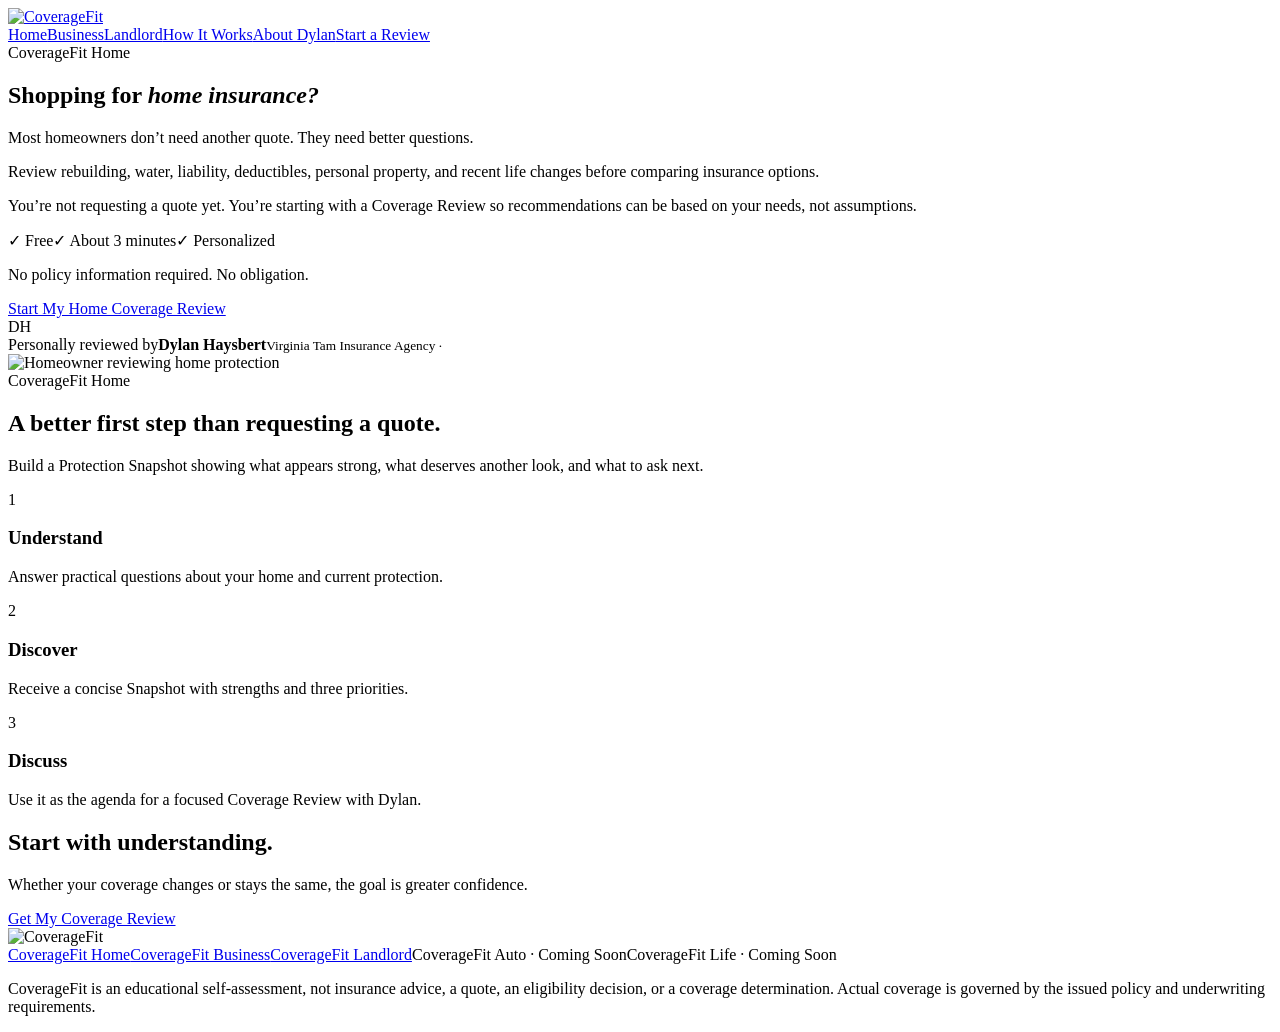
==== home/index.html @ bfdf305e "Add files via upload" ====
<!DOCTYPE html><html lang="en"><head><meta charset="UTF-8"><meta name="viewport" content="width=device-width,initial-scale=1">
  <link rel="manifest" href="/site.webmanifest">
  <meta name="theme-color" content="#0b2f57"><title>CoverageFit Home | Homeowners Coverage Review</title><meta name="description" content="A personalized homeowners Coverage Review for California homeowners."><link rel="icon" href="/assets/images/coveragefit-mark.svg"><link rel="stylesheet" href="/assets/css/coveragefit.css"><link rel="stylesheet" href="/assets/css/pages.css"><link rel="stylesheet" href="/assets/css/pilot.css"></head><body><header class="pilot-header"><div class="wrap pilot-nav"><a class="pilot-logo" href="/"><img src="/assets/images/coveragefit-logo-board.png" alt="CoverageFit"></a><nav class="pilot-links"><a href="/home/">Home</a><a href="/business/">Business</a><a href="/landlord/">Landlord</a><a href="/how-it-works/">How It Works</a><a href="/about/">About Dylan</a><a class="btn primary" href="/home/">Start a Review</a></nav></div></header><main><section class="pilot-hero"><div class="wrap pilot-hero-grid"><div><span class="eyebrow-chip">CoverageFit Home</span><h1>Shopping for <em>home insurance?</em></h1><p class="conversion-quote">Most homeowners don’t need another quote. They need better questions.</p><p>Review rebuilding, water, liability, deductibles, personal property, and recent life changes before comparing insurance options.</p><p class="platform-note compact">You’re not requesting a quote yet. You’re starting with a Coverage Review so recommendations can be based on your needs, not assumptions.</p><div class="pilot-proof conversion-proof"><span>✓ Free</span><span>✓ About 3 minutes</span><span>✓ Personalized</span></div><p class="risk-remover">No policy information required. No obligation.</p><div class="hero-actions"><a class="btn primary" href="/assessment/">Start My Home Coverage Review</a></div><div class="presented-strip"><div class="avatar" data-producer-initials>DH</div><div><span>Personally reviewed by</span><strong data-producer-name>Dylan Haysbert</strong><small>Virginia Tam Insurance Agency · <span data-producer-license></span></small></div></div></div><div class="pilot-art"><img src="/assets/images/home-hero.webp" alt="Homeowner reviewing home protection"></div></div></section><section class="pilot-section"><div class="wrap"><div class="pilot-center"><span class="eyebrow">CoverageFit Home</span><h2>A better first step than requesting a quote.</h2><p>Build a Protection Snapshot showing what appears strong, what deserves another look, and what to ask next.</p></div><div class="pilot-three"><article class="pilot-card"><div class="num">1</div><h3>Understand</h3><p>Answer practical questions about your home and current protection.</p></article><article class="pilot-card"><div class="num">2</div><h3>Discover</h3><p>Receive a concise Snapshot with strengths and three priorities.</p></article><article class="pilot-card"><div class="num">3</div><h3>Discuss</h3><p>Use it as the agenda for a focused Coverage Review with Dylan.</p></article></div></div></section><section class="pilot-final"><div class="wrap pilot-final-grid"><div><h2>Start with understanding.</h2><p>Whether your coverage changes or stays the same, the goal is greater confidence.</p></div><a class="btn primary" href="/assessment/">Get My Coverage Review</a></div></section></main><footer class="pilot-footer"><div class="wrap pilot-footer-inner"><img src="/assets/images/coveragefit-logo-dark-board.jpg" alt="CoverageFit"><div><nav class="footer-journeys"><a href="/home/">CoverageFit Home</a><a href="/business/">CoverageFit Business</a><a href="/landlord/">CoverageFit Landlord</a><span>CoverageFit Auto · Coming Soon</span><span>CoverageFit Life · Coming Soon</span></nav><p>CoverageFit is an educational self-assessment, not insurance advice, a quote, an eligibility decision, or a coverage determination. Actual coverage is governed by the issued policy and underwriting requirements.</p></div></div></footer><script src="/assets/js/property-intelligence.js"></script><script src="/assets/js/attribution.js"></script><script src="/assets/js/producer-config.js"></script><script src="/assets/js/producer-branding.js"></script></body></html>
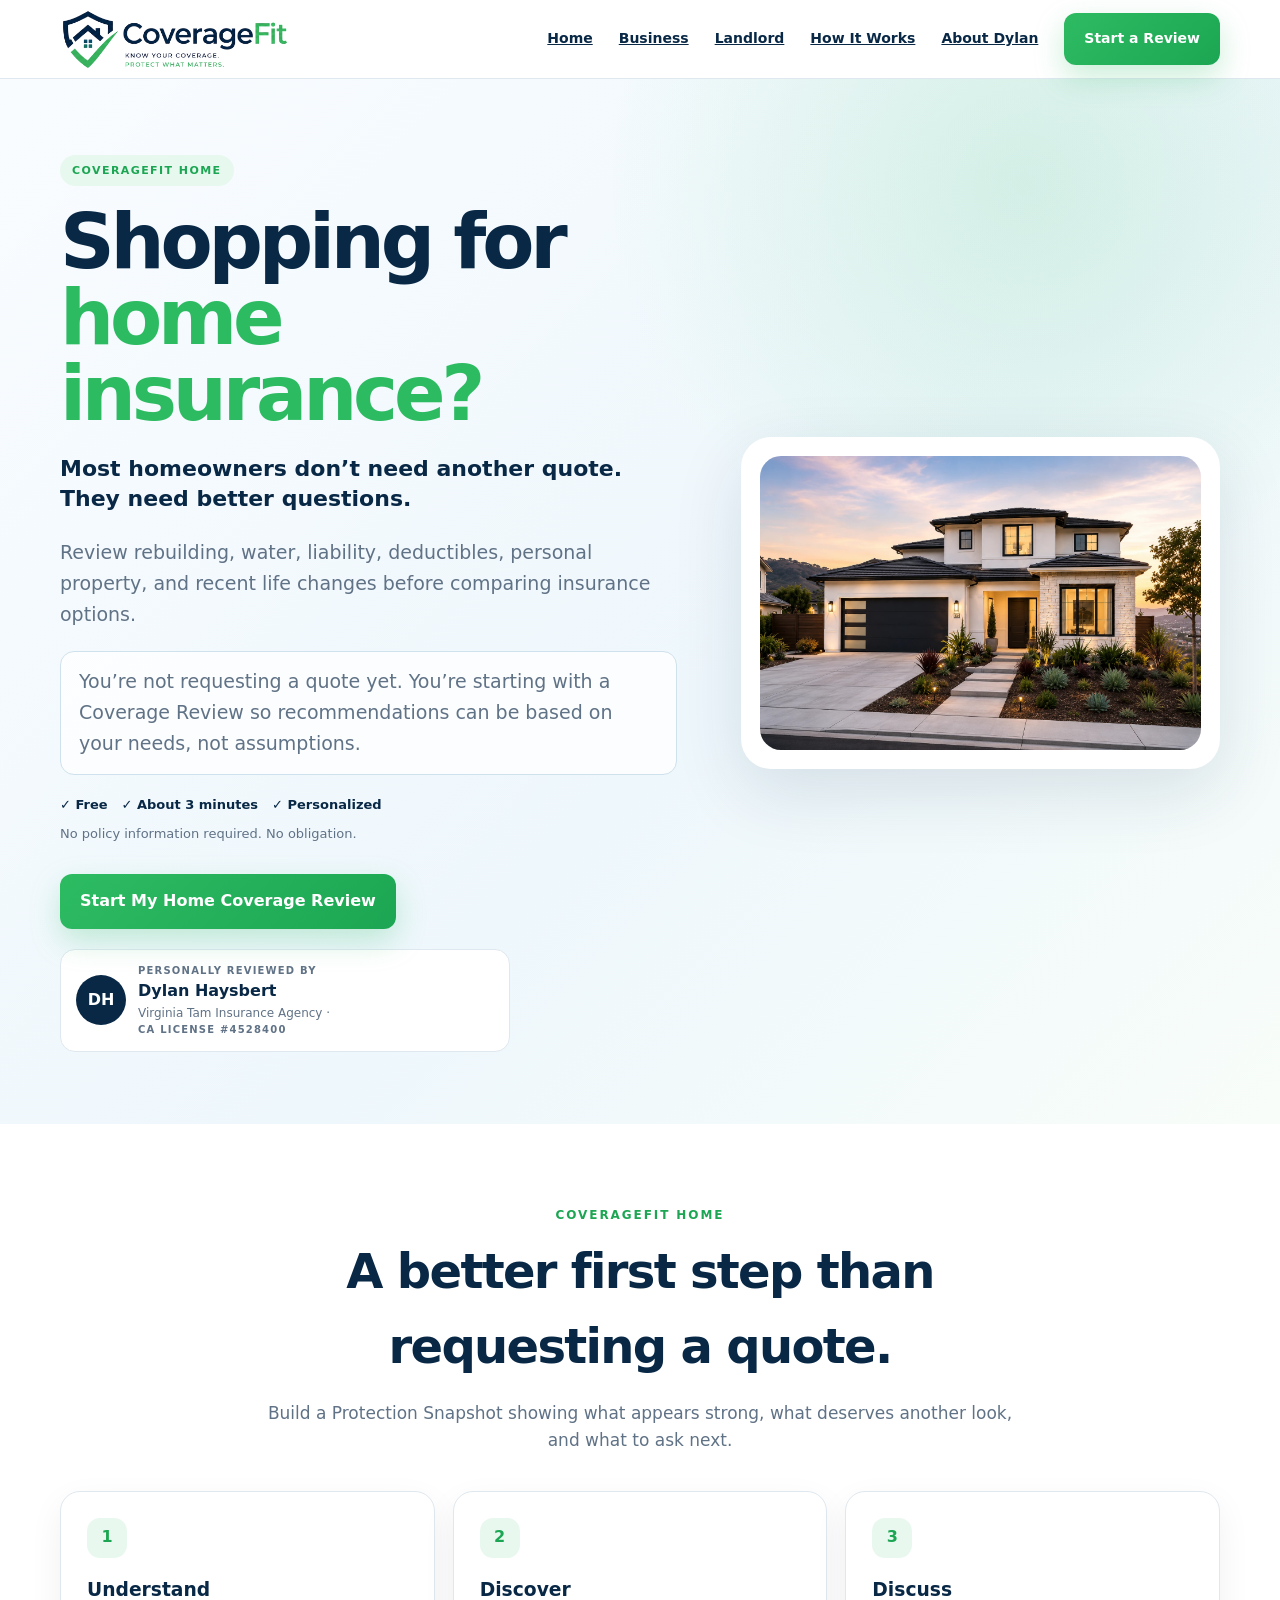
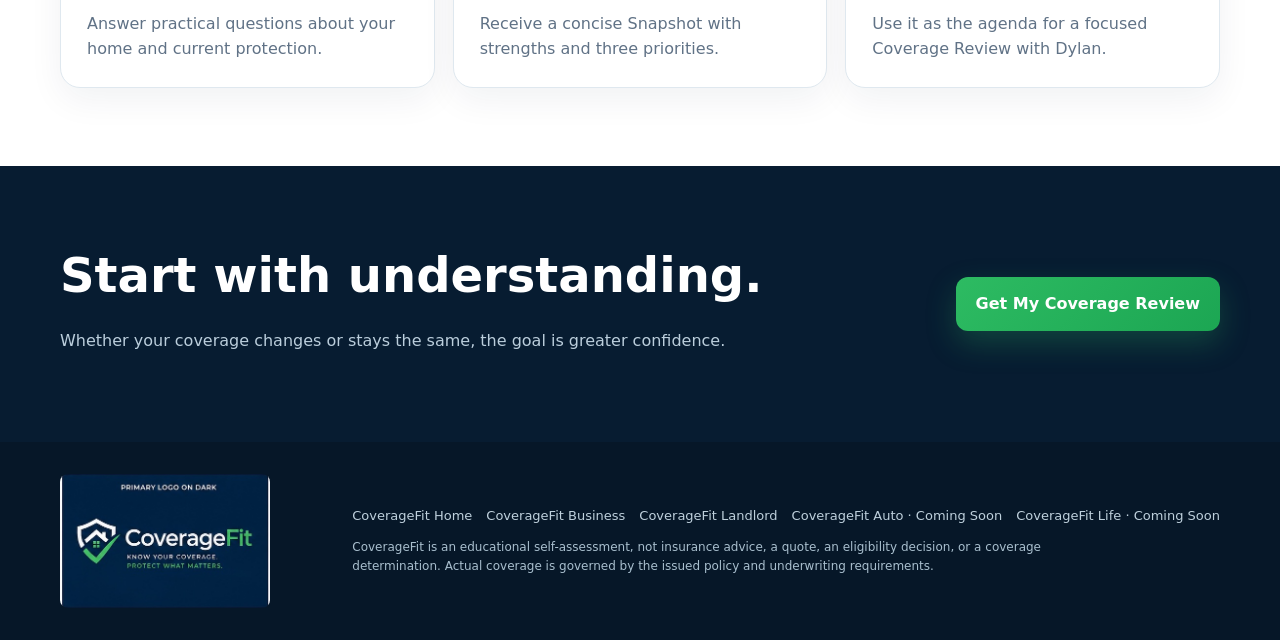
==== commit 7f26e4cb: "Update index.html" ====
--- a/home/index.html
+++ b/home/index.html
@@ -1,3 +1,3 @@
 <!DOCTYPE html><html lang="en"><head><meta charset="UTF-8"><meta name="viewport" content="width=device-width,initial-scale=1">
   <link rel="manifest" href="/site.webmanifest">
-  <meta name="theme-color" content="#0b2f57"><title>CoverageFit Home | Homeowners Coverage Review</title><meta name="description" content="A personalized homeowners Coverage Review for California homeowners."><link rel="icon" href="/assets/images/coveragefit-mark.svg"><link rel="stylesheet" href="/assets/css/coveragefit.css"><link rel="stylesheet" href="/assets/css/pages.css"><link rel="stylesheet" href="/assets/css/pilot.css"></head><body><header class="pilot-header"><div class="wrap pilot-nav"><a class="pilot-logo" href="/"><img src="/assets/images/coveragefit-logo-board.png" alt="CoverageFit"></a><nav class="pilot-links"><a href="/home/">Home</a><a href="/business/">Business</a><a href="/landlord/">Landlord</a><a href="/how-it-works/">How It Works</a><a href="/about/">About Dylan</a><a class="btn primary" href="/home/">Start a Review</a></nav></div></header><main><section class="pilot-hero"><div class="wrap pilot-hero-grid"><div><span class="eyebrow-chip">CoverageFit Home</span><h1>Shopping for <em>home insurance?</em></h1><p class="conversion-quote">Most homeowners don’t need another quote. They need better questions.</p><p>Review rebuilding, water, liability, deductibles, personal property, and recent life changes before comparing insurance options.</p><p class="platform-note compact">You’re not requesting a quote yet. You’re starting with a Coverage Review so recommendations can be based on your needs, not assumptions.</p><div class="pilot-proof conversion-proof"><span>✓ Free</span><span>✓ About 3 minutes</span><span>✓ Personalized</span></div><p class="risk-remover">No policy information required. No obligation.</p><div class="hero-actions"><a class="btn primary" href="/assessment/">Start My Home Coverage Review</a></div><div class="presented-strip"><div class="avatar" data-producer-initials>DH</div><div><span>Personally reviewed by</span><strong data-producer-name>Dylan Haysbert</strong><small>Virginia Tam Insurance Agency · <span data-producer-license></span></small></div></div></div><div class="pilot-art"><img src="/assets/images/home-hero.webp" alt="Homeowner reviewing home protection"></div></div></section><section class="pilot-section"><div class="wrap"><div class="pilot-center"><span class="eyebrow">CoverageFit Home</span><h2>A better first step than requesting a quote.</h2><p>Build a Protection Snapshot showing what appears strong, what deserves another look, and what to ask next.</p></div><div class="pilot-three"><article class="pilot-card"><div class="num">1</div><h3>Understand</h3><p>Answer practical questions about your home and current protection.</p></article><article class="pilot-card"><div class="num">2</div><h3>Discover</h3><p>Receive a concise Snapshot with strengths and three priorities.</p></article><article class="pilot-card"><div class="num">3</div><h3>Discuss</h3><p>Use it as the agenda for a focused Coverage Review with Dylan.</p></article></div></div></section><section class="pilot-final"><div class="wrap pilot-final-grid"><div><h2>Start with understanding.</h2><p>Whether your coverage changes or stays the same, the goal is greater confidence.</p></div><a class="btn primary" href="/assessment/">Get My Coverage Review</a></div></section></main><footer class="pilot-footer"><div class="wrap pilot-footer-inner"><img src="/assets/images/coveragefit-logo-dark-board.jpg" alt="CoverageFit"><div><nav class="footer-journeys"><a href="/home/">CoverageFit Home</a><a href="/business/">CoverageFit Business</a><a href="/landlord/">CoverageFit Landlord</a><span>CoverageFit Auto · Coming Soon</span><span>CoverageFit Life · Coming Soon</span></nav><p>CoverageFit is an educational self-assessment, not insurance advice, a quote, an eligibility decision, or a coverage determination. Actual coverage is governed by the issued policy and underwriting requirements.</p></div></div></footer><script src="/assets/js/property-intelligence.js"></script><script src="/assets/js/attribution.js"></script><script src="/assets/js/producer-config.js"></script><script src="/assets/js/producer-branding.js"></script></body></html>+  <meta name="theme-color" content="#0b2f57"><title>CoverageFit Home | Homeowners Coverage Review</title><meta name="description" content="A personalized homeowners Coverage Review for California homeowners."><link rel="icon" href="/assets/images/coveragefit-mark.svg"><link rel="stylesheet" href="/assets/css/coveragefit.css"><link rel="stylesheet" href="/assets/css/pages.css"><link rel="stylesheet" href="/assets/css/pilot.css"></head><body><header class="pilot-header"><div class="wrap pilot-nav"><a class="pilot-logo" href="/"><img src="/assets/images/coveragefit-logo-board.png" alt="CoverageFit"></a><nav class="pilot-links"><a href="/home/">Home</a><a href="/business/">Business</a><a href="/landlord/">Landlord</a><a href="/how-it-works/">How It Works</a><a href="/about/">About Dylan</a><a class="btn primary" href="/home/">Start a Review</a></nav></div></header><main><section class="pilot-hero"><div class="wrap pilot-hero-grid"><div><span class="eyebrow-chip">CoverageFit Home</span><h1>Shopping for <em>home insurance?</em></h1><p class="conversion-quote">Most homeowners don’t need another quote. They need better questions.</p><p>Review rebuilding, water, liability, deductibles, personal property, and recent life changes before comparing insurance options.</p><p class="platform-note compact">You’re not requesting a quote yet. You’re starting with a Coverage Review so recommendations can be based on your needs, not assumptions.</p><div class="pilot-proof conversion-proof"><span>✓ Free</span><span>✓ About 3 minutes</span><span>✓ Personalized</span></div><p class="risk-remover">No policy information required. No obligation.</p><div class="hero-actions"><a class="btn primary" href="/assessment/">Start My Home Coverage Review</a></div><div class="presented-strip"><div class="avatar" data-producer-initials>DH</div><div><span>Personally reviewed by</span><strong data-producer-name>Dylan Haysbert</strong><small>Virginia Tam Insurance Agency · <span data-producer-license></span></small></div></div></div><div class="pilot-art"><img src="/assets/images/home-hero (1).webp" alt="Homeowner reviewing home protection"></div></div></section><section class="pilot-section"><div class="wrap"><div class="pilot-center"><span class="eyebrow">CoverageFit Home</span><h2>A better first step than requesting a quote.</h2><p>Build a Protection Snapshot showing what appears strong, what deserves another look, and what to ask next.</p></div><div class="pilot-three"><article class="pilot-card"><div class="num">1</div><h3>Understand</h3><p>Answer practical questions about your home and current protection.</p></article><article class="pilot-card"><div class="num">2</div><h3>Discover</h3><p>Receive a concise Snapshot with strengths and three priorities.</p></article><article class="pilot-card"><div class="num">3</div><h3>Discuss</h3><p>Use it as the agenda for a focused Coverage Review with Dylan.</p></article></div></div></section><section class="pilot-final"><div class="wrap pilot-final-grid"><div><h2>Start with understanding.</h2><p>Whether your coverage changes or stays the same, the goal is greater confidence.</p></div><a class="btn primary" href="/assessment/">Get My Coverage Review</a></div></section></main><footer class="pilot-footer"><div class="wrap pilot-footer-inner"><img src="/assets/images/coveragefit-logo-dark-board.jpg" alt="CoverageFit"><div><nav class="footer-journeys"><a href="/home/">CoverageFit Home</a><a href="/business/">CoverageFit Business</a><a href="/landlord/">CoverageFit Landlord</a><span>CoverageFit Auto · Coming Soon</span><span>CoverageFit Life · Coming Soon</span></nav><p>CoverageFit is an educational self-assessment, not insurance advice, a quote, an eligibility decision, or a coverage determination. Actual coverage is governed by the issued policy and underwriting requirements.</p></div></div></footer><script src="/assets/js/property-intelligence.js"></script><script src="/assets/js/attribution.js"></script><script src="/assets/js/producer-config.js"></script><script src="/assets/js/producer-branding.js"></script></body></html>
--- a/assets/css/coveragefit.css
+++ b/assets/css/coveragefit.css
@@ -0,0 +1,11 @@
+:root{--navy:#082846;--navy2:#061a2e;--blue:#1478c9;--green:#2dbb62;--green2:#1ca653;--ink:#12263a;--muted:#607286;--line:#dfe8ef;--pale:#f5f9fc;--white:#fff;--orange:#e7933f;--shadow:0 22px 70px rgba(8,40,70,.12);--radius:24px}*{box-sizing:border-box}html{scroll-behavior:smooth}body{margin:0;font-family:Inter,ui-sans-serif,system-ui,-apple-system,BlinkMacSystemFont,"Segoe UI",sans-serif;color:var(--ink);background:#fff;line-height:1.55}.wrap{width:min(1160px,calc(100% - 40px));margin:auto}.site-header{position:sticky;top:0;z-index:40;background:rgba(255,255,255,.92);backdrop-filter:blur(16px);border-bottom:1px solid rgba(223,232,239,.8)}.nav-shell{height:92px;display:flex;align-items:center;gap:30px}.logo img{display:block;width:292px;height:auto;max-height:72px;object-fit:contain}.nav-shell nav{display:flex;gap:26px;margin-left:auto}.nav-shell nav a,.footer-grid a{color:var(--ink);text-decoration:none;font-size:14px;font-weight:650}.nav-cta,.btn{display:inline-flex;align-items:center;justify-content:center;text-decoration:none;border:0;cursor:pointer;font:inherit;font-weight:800;border-radius:12px;transition:.2s}.nav-cta{background:var(--navy);color:#fff;padding:12px 18px}.menu{display:none;margin-left:auto;background:none;border:0;font-size:24px}.hero{overflow:hidden;background:radial-gradient(circle at 78% 15%,rgba(45,187,98,.15),transparent 28%),linear-gradient(135deg,#f9fcff 0%,#eef7fc 52%,#f7fcf9 100%);padding:76px 0 84px}.hero-grid{display:grid;grid-template-columns:1.05fr .8fr;gap:72px;align-items:center}.pill,.eyebrow,.assessment-heading>span,.section-head>span{display:inline-block;text-transform:uppercase;letter-spacing:.16em;font-size:12px;font-weight:850;color:var(--green2)}.pill{padding:8px 12px;background:#e7f8ee;border:1px solid #c7efd7;border-radius:999px}.hero h1{font-size:clamp(48px,6vw,78px);line-height:1.02;letter-spacing:-.05em;margin:22px 0}.hero h1 em{font-style:normal;color:var(--green)}.hero-copy>p{font-size:20px;color:var(--muted);max-width:690px}.hero-actions{display:flex;gap:14px;margin:30px 0 18px}.btn{padding:15px 20px}.btn.primary{background:linear-gradient(135deg,var(--green),var(--green2));color:#fff;box-shadow:0 12px 30px rgba(45,187,98,.25)}.btn.ghost{border:1px solid var(--line);background:#fff;color:var(--navy)}.btn.white{background:#fff;color:var(--navy)}.btn.full{width:100%}.micro-proof{display:flex;flex-wrap:wrap;gap:18px;color:var(--muted);font-size:13px}.dashboard-card{background:#fff;border:1px solid rgba(255,255,255,.8);border-radius:28px;padding:28px;box-shadow:var(--shadow);position:relative}.dashboard-card:before{content:"";position:absolute;inset:-1px;border-radius:28px;padding:1px;background:linear-gradient(140deg,rgba(20,120,201,.25),rgba(45,187,98,.35));-webkit-mask:linear-gradient(#000 0 0) content-box,linear-gradient(#000 0 0);-webkit-mask-composite:xor;pointer-events:none}.mini-brand{display:flex;align-items:center;gap:10px;font-size:13px;font-weight:750}.mini-brand img{width:34px;height:36px;object-fit:contain}.gauge{width:190px;height:190px;margin:26px auto 18px;border-radius:50%;display:grid;place-items:center;background:conic-gradient(var(--green) 295deg,#e7eef3 0)}.gauge-inner{width:146px;height:146px;background:#fff;border-radius:50%;display:flex;flex-direction:column;align-items:center;justify-content:center;box-shadow:inset 0 0 0 1px var(--line)}.gauge-inner strong{font-size:54px;line-height:1;color:var(--navy)}.gauge-inner span{font-size:12px;color:var(--muted)}.preview-status{text-align:center;margin-bottom:20px}.preview-status b,.preview-status span{display:block}.preview-status span{color:var(--muted);font-size:13px}.preview-bars>div{display:grid;grid-template-columns:90px 1fr 30px;align-items:center;gap:10px;font-size:12px;margin:12px 0}.preview-bars i{height:7px;background:#eaf0f4;border-radius:8px;overflow:hidden}.preview-bars i b{display:block;height:100%;background:linear-gradient(90deg,var(--blue),var(--green));border-radius:8px}.dashboard-note{background:var(--pale);border-radius:12px;padding:12px;text-align:center;font-size:12px;color:var(--muted);margin-top:18px}.trust-bar{border-top:1px solid var(--line);border-bottom:1px solid var(--line);background:#fff}.trust-row{display:grid;grid-template-columns:repeat(4,1fr);text-align:center;padding:20px 0;color:var(--navy);font-weight:800;letter-spacing:.08em;text-transform:uppercase;font-size:12px}.trust-row span+span{border-left:1px solid var(--line)}.section{padding:100px 0}.pale{background:var(--pale)}.section-head{text-align:center;max-width:760px;margin:0 auto 50px}.section h2,.assessment-heading h2{font-size:clamp(34px,4vw,52px);line-height:1.08;letter-spacing:-.035em;margin:10px 0 16px;color:var(--navy)}.section-head p,.score-story>div>p,.guide p{color:var(--muted);font-size:18px}.three-grid{display:grid;grid-template-columns:repeat(3,1fr);gap:22px}.three-grid article{position:relative;border:1px solid var(--line);border-radius:var(--radius);padding:30px;background:#fff}.three-grid article>b{position:absolute;right:24px;top:20px;font-size:42px;color:#eef3f6}.icon{width:52px;height:52px;border-radius:16px;background:#e8f8ef;color:var(--green2);display:grid;place-items:center;font-size:26px;font-weight:800}.three-grid h3{font-size:21px;color:var(--navy)}.three-grid p{color:var(--muted)}.score-story{display:grid;grid-template-columns:.9fr 1.1fr;gap:70px;align-items:center}.legend{display:grid;gap:10px;margin-top:28px}.legend div{display:grid;grid-template-columns:14px 75px 1fr;align-items:center;gap:10px}.legend i{width:10px;height:10px;border-radius:50%}.green{background:var(--green)}.blue{background:var(--blue)}.orange{background:var(--orange)}.score-tiles{display:grid;grid-template-columns:1fr 1fr;gap:16px}.score-tiles article{background:#fff;border:1px solid var(--line);border-radius:20px;padding:24px}.score-tiles article:first-child{grid-column:1/-1}.score-tiles span{font-size:12px;text-transform:uppercase;letter-spacing:.1em;color:var(--muted);font-weight:800}.score-tiles strong{display:block;font-size:22px;margin:8px 0;color:var(--navy)}.score-tiles p{margin:0;color:var(--muted)}.assessment-section{padding:100px 0;background:linear-gradient(180deg,#092b4c 0%,#061b30 100%)}.assessment-heading{text-align:center;color:#fff;max-width:760px;margin:0 auto 42px}.assessment-heading h2{color:#fff}.assessment-heading p{color:#c7d7e5}.tool-card{max-width:900px;margin:auto;background:#fff;border-radius:28px;padding:38px;box-shadow:0 30px 100px rgba(0,0,0,.25)}.progress-meta{display:flex;justify-content:space-between;font-size:12px;font-weight:800;color:var(--muted);text-transform:uppercase;letter-spacing:.1em}.progress{height:8px;background:#e9eff3;border-radius:999px;overflow:hidden;margin:12px 0 34px}.progress-bar{height:100%;width:0;background:linear-gradient(90deg,var(--blue),var(--green));transition:.25s}.question-kicker{font-size:12px;color:var(--green2);font-weight:850;text-transform:uppercase;letter-spacing:.1em}.question h2{font-size:32px;color:var(--navy);line-height:1.15;margin:10px 0}.question>p{color:var(--muted)}.answers{display:grid;gap:12px;margin-top:26px}.answer{width:100%;background:#fff;border:1px solid var(--line);border-radius:16px;padding:18px;text-align:left;display:flex;align-items:center;justify-content:space-between;cursor:pointer;transition:.18s}.answer:hover,.answer.selected{border-color:var(--green);background:#f2fcf6;transform:translateY(-1px)}.answer strong,.answer span{display:block}.answer strong{font-size:16px;color:var(--navy)}.answer span{font-size:13px;color:var(--muted);margin-top:3px}.circle{width:21px;height:21px;border-radius:50%;border:2px solid #cbd7df}.answer.selected .circle{border:6px solid var(--green)}.actions{display:flex;justify-content:space-between;gap:12px;margin-top:30px}.actions button:disabled{opacity:.45;cursor:not-allowed}.disclaimer{font-size:11px;color:#788999;margin-top:18px}.result{display:none}.result-top{display:grid;grid-template-columns:180px 1fr;gap:28px;align-items:center}.score-circle{width:170px;height:170px;border-radius:50%;display:grid;place-items:center;background:conic-gradient(var(--green) 0deg,#e7eef3 0deg)}.score-circle>div{width:130px;height:130px;border-radius:50%;background:#fff;display:flex;align-items:center;justify-content:center;gap:4px}.score-circle span{font-size:48px;font-weight:850;color:var(--navy)}.score-circle small{color:var(--muted)}.status{display:inline-block;padding:7px 10px;border-radius:999px;font-size:11px;font-weight:850;text-transform:uppercase;letter-spacing:.08em}.status.good{background:#e6f7ed;color:#168847}.status.medium{background:#e7f1fb;color:#1767a9}.status.weak{background:#fff0df;color:#9a5d14}.result-top h2{color:var(--navy);font-size:34px;line-height:1.1}.result-top p{color:var(--muted)}.preview-grid{display:grid;grid-template-columns:1fr 1fr;gap:15px;margin:28px 0}.preview-card{border:1px solid #cfeadb;background:#f3fbf6;border-radius:16px;padding:20px}.preview-card.priority{border-color:#f3d6b6;background:#fff8ef}.preview-card span,.capture .eyebrow{font-size:11px;text-transform:uppercase;letter-spacing:.1em;color:var(--muted);font-weight:850}.preview-card strong{display:block;color:var(--navy);margin-top:8px}.capture{display:grid;grid-template-columns:.9fr 1.1fr;gap:28px;background:var(--pale);border-radius:20px;padding:26px}.capture h3{font-size:25px;line-height:1.15;color:var(--navy);margin:8px 0}.capture p{color:var(--muted);font-size:13px}.field-row{display:grid;grid-template-columns:1fr 1fr;gap:10px}.capture label{display:block;font-size:11px;font-weight:800;color:var(--navy);margin-bottom:10px}.capture input{width:100%;margin-top:5px;padding:13px;border:1px solid var(--line);border-radius:10px;font:inherit}.gap-grid{display:grid;grid-template-columns:1fr 1fr;gap:12px;margin-top:24px}.gap-card{border-radius:14px;padding:16px;border:1px solid var(--line)}.gap-card strong,.gap-card span{display:block}.gap-card span{font-size:12px;color:var(--muted);margin-top:5px}.gap-card.good{border-left:4px solid var(--green)}.gap-card.caution{border-left:4px solid var(--blue)}.gap-card.warning{border-left:4px solid var(--orange)}.result-cta{margin-top:24px;padding:28px;border-radius:20px;background:linear-gradient(135deg,var(--navy),#0d477a);color:#fff;display:flex;justify-content:space-between;gap:20px;align-items:center}.result-cta span{font-size:11px;text-transform:uppercase;letter-spacing:.1em;color:#9fd5ff}.result-cta h2{margin:6px 0}.result-cta p{margin:0;color:#caddeb}.guide{background:#fff}.guide-grid{display:grid;grid-template-columns:300px 1fr;gap:70px;align-items:center}.guide-mark{background:linear-gradient(145deg,#edf8f2,#eef7fc);border-radius:32px;padding:55px}.guide-mark img{width:100%;max-height:260px;object-fit:contain}.producer-card{margin-top:28px;border:1px solid var(--line);border-radius:18px;padding:18px;display:grid;grid-template-columns:50px 1fr auto;align-items:center;gap:14px}.avatar{width:50px;height:50px;border-radius:50%;display:grid;place-items:center;background:var(--navy);color:#fff;font-weight:850}.producer-card strong,.producer-card span,.producer-card small{display:block}.producer-card span,.producer-card small{color:var(--muted)}.producer-card a{color:var(--green2);font-weight:850;text-decoration:none}footer{background:#061a2e;color:#d7e5ef;padding:55px 0 20px}.footer-grid{display:grid;grid-template-columns:1.2fr .5fr 1fr;gap:55px}.footer-grid img{width:310px;max-width:100%;border-radius:14px;display:block}.footer-logo{filter:none!important}.footer-grid b,.footer-grid a{display:block;color:#fff;margin-bottom:10px}.footer-grid p{margin:0;color:#adc2d1;font-size:13px}.copyright{border-top:1px solid rgba(255,255,255,.1);padding-top:18px;margin-top:36px;font-size:12px;color:#839bab}.mobile-sticky{display:none}@media(max-width:850px){.nav-shell nav,.nav-cta{display:none}.menu{display:block}.hero-grid,.score-story,.guide-grid,.capture{grid-template-columns:1fr}.hero{padding-top:50px}.dashboard-card{max-width:520px}.three-grid{grid-template-columns:1fr}.trust-row{grid-template-columns:1fr 1fr;gap:0}.trust-row span{padding:10px}.trust-row span+span{border-left:0}.score-tiles{grid-template-columns:1fr}.score-tiles article:first-child{grid-column:auto}.result-top{grid-template-columns:1fr;text-align:center}.score-circle{margin:auto}.preview-grid,.gap-grid,.field-row{grid-template-columns:1fr}.result-cta{display:block}.result-cta .btn{margin-top:18px}.guide-mark{max-width:280px}.producer-card{grid-template-columns:50px 1fr}.producer-card a{grid-column:2}.footer-grid{grid-template-columns:1fr}.mobile-sticky{display:block;position:fixed;bottom:12px;left:12px;right:12px;z-index:50;background:var(--green);color:#fff;text-decoration:none;text-align:center;padding:14px;border-radius:12px;font-weight:850;box-shadow:0 10px 35px rgba(0,0,0,.22)}body{padding-bottom:70px}}@media(max-width:520px){.wrap{width:min(100% - 24px,1160px)}.logo img{width:242px}.hero h1{font-size:45px}.hero-actions{display:grid}.tool-card{padding:22px}.question h2{font-size:26px}.section{padding:72px 0}.guide-mark{padding:35px}.dashboard-card{padding:20px}}
+
+.answer-feedback{border-radius:14px;padding:15px;margin-top:14px;background:#f4fbf7;border:1px solid #cdebd9}.answer-feedback:empty{display:none}.answer-feedback strong,.answer-feedback span{display:block}.answer-feedback strong{color:#168847;font-size:12px}.answer-feedback span{color:#607286;font-size:13px;margin-top:3px}.progress-preview{display:grid;grid-template-columns:1fr 1fr;gap:12px;margin:18px 0}.progress-preview>div{background:#f5f9fc;border:1px solid #dfe8ef;border-radius:12px;padding:14px}.progress-preview span,.progress-preview small{display:block;color:#607286;font-size:11px}.progress-preview strong{display:block;color:#082846;font-size:19px}@media(max-width:720px){.progress-preview{grid-template-columns:1fr}}
+
+/* Producer presentation layer */
+.producer-card .producer-headshot{width:48px;height:48px;border-radius:50%;object-fit:cover}
+.producer-card .presented-by{display:block;color:var(--muted,#52606d);font-size:.78rem;margin-bottom:2px}
+[hidden]{display:none!important}
+
+/* CoverageFit 4.2.2 conversion-flow enhancements */
+.report-ready-overlay{position:fixed;inset:0;z-index:9999;background:rgba(5,25,45,.82);backdrop-filter:blur(8px);display:grid;place-items:center;padding:24px;opacity:0;visibility:hidden;transition:.2s ease}.report-ready-overlay.show{opacity:1;visibility:visible}.report-ready-card{width:min(520px,100%);background:#fff;border-radius:28px;padding:42px 34px;text-align:center;box-shadow:0 30px 90px rgba(0,0,0,.28)}.report-ready-mark{width:62px;height:62px;border-radius:50%;display:grid;place-items:center;margin:0 auto 18px;background:#e6f8ed;color:#168847;font-size:30px;font-weight:900}.report-ready-card>span{font-size:11px;text-transform:uppercase;letter-spacing:.14em;color:#168847;font-weight:900}.report-ready-card h2{margin:10px 0;color:#082846;font-size:30px;letter-spacing:-.035em}.report-ready-card p{margin:0;color:#607286;line-height:1.6}.report-ready-loader{height:5px;background:#e7eef3;border-radius:99px;overflow:hidden;margin-top:25px}.report-ready-loader i{display:block;height:100%;width:42%;background:#2dbb62;border-radius:99px;animation:cfLoad 1.1s ease-in-out infinite}@keyframes cfLoad{0%{transform:translateX(-110%)}100%{transform:translateX(340%)}}.question-kicker{transition:.2s ease}.answer-feedback{animation:cfFeedback .24s ease both}@keyframes cfFeedback{from{opacity:0;transform:translateY(5px)}to{opacity:1;transform:none}}@media(max-width:560px){.report-ready-card{padding:34px 22px}.report-ready-card h2{font-size:26px}}
--- a/assets/css/pages.css
+++ b/assets/css/pages.css
@@ -0,0 +1,9 @@
+.page-hero{padding:88px 0 72px;background:radial-gradient(circle at 82% 12%,rgba(45,187,98,.16),transparent 28%),linear-gradient(135deg,#f8fcff,#eef7fc 58%,#f7fcf9)}
+.page-hero .narrow,.narrow{max-width:820px;margin:0 auto}.page-hero h1{font-size:clamp(42px,6vw,72px);line-height:1.02;letter-spacing:-.045em;color:var(--navy);margin:16px 0}.page-hero p{font-size:19px;color:var(--muted);max-width:720px}.eyebrow-chip{display:inline-flex;padding:7px 12px;border-radius:999px;background:#e7f8ee;color:var(--green2);font-weight:850;font-size:11px;letter-spacing:.13em;text-transform:uppercase}.content-section{padding:72px 0}.content-section.pale{background:var(--pale)}.content-section h2{font-size:clamp(30px,4vw,48px);color:var(--navy);letter-spacing:-.035em}.content-section h3{color:var(--navy)}.prose{max-width:780px}.prose p,.prose li{color:var(--muted);font-size:17px;line-height:1.75}.card-grid{display:grid;grid-template-columns:repeat(3,1fr);gap:20px}.info-card{background:#fff;border:1px solid var(--line);border-radius:20px;padding:24px;box-shadow:0 12px 34px rgba(5,35,60,.06)}.info-card h3{margin:8px 0}.info-card p{color:var(--muted);line-height:1.6}.route-grid{display:grid;grid-template-columns:repeat(2,1fr);gap:18px}.route-card{display:block;text-decoration:none;background:#fff;border:1px solid var(--line);border-radius:18px;padding:24px;transition:.2s}.route-card:hover{transform:translateY(-2px);box-shadow:var(--shadow)}.route-card span{font-size:12px;color:var(--green2);font-weight:850;text-transform:uppercase;letter-spacing:.1em}.route-card h3{margin:8px 0;color:var(--navy)}.route-card p{color:var(--muted);margin:0}.trigger-hero{padding:78px 0;background:linear-gradient(135deg,#f8fcff,#eff8fc)}.trigger-grid{display:grid;grid-template-columns:1fr .72fr;gap:48px;align-items:center}.trigger-panel{background:#fff;border:1px solid var(--line);border-radius:24px;padding:28px;box-shadow:var(--shadow)}.trigger-panel ul{padding-left:20px;color:var(--muted);line-height:1.8}.step-shell{max-width:840px;margin:0 auto;background:#fff;border:1px solid var(--line);border-radius:24px;padding:32px;box-shadow:var(--shadow)}.step-kicker{font-size:11px;letter-spacing:.12em;text-transform:uppercase;color:var(--green2);font-weight:850}.step-shell h1{font-size:42px;color:var(--navy);letter-spacing:-.035em}.step-shell p{font-size:17px;color:var(--muted);line-height:1.65}.step-actions{display:flex;gap:12px;flex-wrap:wrap;margin-top:24px}.producer-tool{background:#071c30;color:#dce9f1;border-radius:22px;padding:28px}.producer-tool h2,.producer-tool h3{color:#fff}.producer-tool p,.producer-tool li{color:#bed0dc}.legal h1{font-size:46px}.legal h2{margin-top:38px}.legal p,.legal li{color:var(--muted);line-height:1.75}.glossary dt{font-weight:850;color:var(--navy);margin-top:20px}.glossary dd{margin:5px 0 0;color:var(--muted);line-height:1.6}.article-list article{padding:22px 0;border-bottom:1px solid var(--line)}.article-list h3{margin:0 0 6px}.article-list p{margin:0;color:var(--muted)}
+@media(max-width:850px){.card-grid{grid-template-columns:1fr}.route-grid{grid-template-columns:1fr}.trigger-grid{grid-template-columns:1fr}.page-hero{padding:62px 0}.step-shell{padding:24px}.step-shell h1{font-size:35px}}
+
+/* CoverageFit platform expansion */
+.platform-hero{padding:96px 0 54px;background:radial-gradient(circle at 82% 10%,rgba(45,187,98,.18),transparent 26%),linear-gradient(135deg,#f8fcff,#eef7fc 58%,#f7fcf9)}
+.platform-hero-inner{max-width:900px;text-align:center}.platform-hero h1{font-size:clamp(48px,7vw,82px);line-height:1;letter-spacing:-.055em;color:var(--navy);margin:18px 0}.platform-lead{font-size:23px;color:var(--muted);max-width:760px;margin:0 auto}.platform-note{margin:24px auto 0;max-width:760px;padding:14px 18px;border:1px solid #cfe1ec;border-radius:14px;background:rgba(255,255,255,.76);color:#315064;font-size:15px;line-height:1.55}.platform-note.compact{margin:20px 0;max-width:700px}.platform-routes{padding:42px 0 84px;background:#f7fafc}.journey-grid{display:grid;grid-template-columns:repeat(6,1fr);gap:18px}.journey-card{grid-column:span 2;display:block;text-decoration:none;background:#fff;border:1px solid var(--line);border-radius:24px;padding:28px;box-shadow:0 16px 38px rgba(5,35,60,.07);transition:.2s}.journey-card:nth-child(4),.journey-card:nth-child(5){grid-column:span 3}.journey-card.live:hover{transform:translateY(-4px);box-shadow:var(--shadow)}.journey-card.soon{opacity:.72}.journey-card span{font-size:12px;color:var(--green2);font-weight:850;text-transform:uppercase;letter-spacing:.1em}.journey-card h2{font-size:27px;line-height:1.12;color:var(--navy);margin:14px 0 10px}.journey-card p{color:var(--muted);line-height:1.6}.journey-card strong{color:var(--navy)}.journey-icon{width:52px;height:52px;display:grid;place-items:center;border-radius:15px;background:#edf7f2;color:var(--green2);font-size:30px;margin-bottom:18px}.business-topic-panel{align-self:center;padding:34px;background:#fff;border:1px solid var(--line);border-radius:24px;box-shadow:var(--shadow)}.business-topic-panel h2{font-size:30px;color:var(--navy)}.business-topic-panel ul{padding-left:20px;color:var(--muted);line-height:1.9}.footer-journeys{display:flex;gap:14px;flex-wrap:wrap;margin-bottom:12px}.footer-journeys a,.footer-journeys span{color:#bed0dc;font-size:13px;text-decoration:none}.pilot-nav{gap:24px}.pilot-links{flex-wrap:wrap;justify-content:flex-end}
+@media(max-width:900px){.journey-card,.journey-card:nth-child(4),.journey-card:nth-child(5){grid-column:span 3}.pilot-links a:not(.btn){display:none}}
+@media(max-width:640px){.platform-hero{padding:68px 0 38px}.journey-grid{grid-template-columns:1fr}.journey-card,.journey-card:nth-child(4),.journey-card:nth-child(5){grid-column:auto}.platform-routes{padding-top:24px}.business-topic-panel{padding:24px}}
--- a/assets/css/pilot.css
+++ b/assets/css/pilot.css
@@ -0,0 +1,124 @@
+
+:root{--pilot-max:1120px}
+*{box-sizing:border-box}
+body{overflow-x:hidden}
+.pilot-header{position:sticky;top:0;z-index:50;background:rgba(255,255,255,.96);backdrop-filter:blur(16px);border-bottom:1px solid var(--line)}
+.pilot-nav{min-height:78px;display:flex;align-items:center;justify-content:space-between;gap:28px}.pilot-logo img{display:block;width:230px;max-width:52vw}.pilot-links{display:flex;align-items:center;gap:26px}.pilot-links a{font-weight:750;color:var(--navy);font-size:14px}.pilot-links .btn{color:#fff}.pilot-menu{display:none}
+.pilot-hero{padding:76px 0 72px;background:radial-gradient(circle at 80% 10%,rgba(45,187,98,.15),transparent 30%),linear-gradient(135deg,#f9fcff,#eef7fc 58%,#f8fdf9)}
+.pilot-hero-grid{display:grid;grid-template-columns:1.03fr .8fr;gap:64px;align-items:center}.pilot-hero h1{font-size:clamp(45px,6vw,76px);line-height:1;letter-spacing:-.055em;margin:18px 0;color:var(--navy)}.pilot-hero h1 em{font-style:normal;color:var(--green)}.pilot-hero p{font-size:19px;line-height:1.65;color:var(--muted);max-width:690px}.pilot-proof{display:flex;flex-wrap:wrap;gap:14px;margin-top:18px;color:var(--muted);font-size:13px}.pilot-proof span{display:inline-flex;align-items:center;gap:6px}.pilot-art{background:#fff;border-radius:30px;padding:18px;box-shadow:var(--shadow);border:1px solid rgba(255,255,255,.9)}.pilot-art img{display:block;width:100%;border-radius:21px}.presented-strip{display:flex;align-items:center;gap:12px;margin-top:20px;padding:13px 15px;background:#fff;border:1px solid var(--line);border-radius:15px;max-width:450px}.presented-strip .avatar{flex:0 0 auto}.presented-strip span,.presented-strip strong,.presented-strip small{display:block}.presented-strip span{font-size:10px;text-transform:uppercase;letter-spacing:.12em;color:var(--muted);font-weight:850}.presented-strip strong{color:var(--navy)}.presented-strip small{color:var(--muted);font-size:12px}
+.pilot-section{padding:78px 0}.pilot-section.pale{background:var(--pale)}.pilot-center{text-align:center;max-width:760px;margin:0 auto 38px}.pilot-center h2{font-size:clamp(31px,4vw,48px);letter-spacing:-.035em;color:var(--navy);margin:8px 0 12px}.pilot-center p{color:var(--muted);font-size:17px}.pilot-three{display:grid;grid-template-columns:repeat(3,1fr);gap:18px}.pilot-card{background:#fff;border:1px solid var(--line);border-radius:20px;padding:26px;box-shadow:0 12px 35px rgba(9,36,61,.06)}.pilot-card .num{display:grid;place-items:center;width:40px;height:40px;border-radius:13px;background:#e8f8ef;color:var(--green2);font-weight:900}.pilot-card h3{color:var(--navy);margin:17px 0 8px}.pilot-card p{color:var(--muted);margin:0}
+.pilot-final{padding:72px 0;background:#071c31;color:#fff}.pilot-final-grid{display:grid;grid-template-columns:1fr auto;gap:36px;align-items:center}.pilot-final h2{font-size:clamp(31px,4vw,48px);margin:0 0 10px}.pilot-final p{color:#bbcedc;max-width:670px}.pilot-footer{background:#061728;color:#a9bfce;padding:32px 0}.pilot-footer-inner{display:flex;justify-content:space-between;align-items:center;gap:30px}.pilot-footer img{width:210px;border-radius:8px}.pilot-footer p{max-width:690px;margin:0;font-size:12px}
+.assessment-shell{background:#f5f9fc;min-height:100vh}.assessment-top{background:#fff;border-bottom:1px solid var(--line)}.assessment-top-inner{min-height:76px;display:flex;align-items:center;justify-content:space-between}.assessment-top img{width:220px;max-width:53vw}.assessment-presented{text-align:right}.assessment-presented span,.assessment-presented strong{display:block}.assessment-presented span{font-size:10px;color:var(--muted);text-transform:uppercase;letter-spacing:.12em}.assessment-presented strong{font-size:13px;color:var(--navy)}.assessment-main{padding:58px 0 80px}.assessment-intro{text-align:center;max-width:720px;margin:0 auto 30px}.assessment-intro h1{color:var(--navy);font-size:clamp(34px,5vw,54px);letter-spacing:-.04em;margin:10px 0}.assessment-intro p{color:var(--muted);font-size:17px}.tool-card.pilot-tool{max-width:850px;margin:auto}.pilot-tool .question{min-height:300px}.pilot-tool .question h2{font-size:clamp(25px,4vw,38px)}.answer-feedback{display:none}.answer-feedback:not(:empty){display:block}.snapshot-ready{display:grid;grid-template-columns:1fr;gap:18px}.snapshot-status{display:inline-flex;width:max-content;padding:7px 12px;border-radius:999px;background:#e9f8f0;color:var(--green2);font-weight:850;font-size:11px;text-transform:uppercase;letter-spacing:.08em}.snapshot-ready h2{font-size:36px;letter-spacing:-.035em;color:var(--navy);margin:0}.snapshot-ready p{color:var(--muted);font-size:16px}.snapshot-preview{display:grid;grid-template-columns:1fr 1fr;gap:12px}.snapshot-preview>div{padding:17px;border-radius:15px;background:var(--pale)}.snapshot-preview span,.snapshot-preview strong{display:block}.snapshot-preview span{font-size:11px;text-transform:uppercase;letter-spacing:.07em;color:var(--muted)}.snapshot-preview strong{color:var(--navy);margin-top:6px}.capture{margin-top:6px}.capture h3{margin-top:4px}.capture form p{font-size:11px;line-height:1.5}
+.report-body{background:#f3f7fa}.report-header{background:#fff;border-bottom:1px solid var(--line)}.report-header-inner{min-height:74px;display:flex;align-items:center;justify-content:space-between}.report-header img{width:220px;max-width:53vw}.report-shell{max-width:980px;margin:34px auto 70px;background:#fff;border:1px solid var(--line);border-radius:26px;box-shadow:var(--shadow);overflow:hidden}.report-hero{padding:50px;background:linear-gradient(135deg,#071e34,#0c3558);color:#fff}.report-kicker{font-size:11px;text-transform:uppercase;letter-spacing:.14em;font-weight:850;color:#8fd7ad}.report-hero h1{font-size:clamp(40px,6vw,68px);letter-spacing:-.05em;margin:12px 0}.report-hero .narrative{font-size:19px;line-height:1.65;color:#d5e4ee;max-width:790px}.report-meta{display:flex;flex-wrap:wrap;gap:12px;margin-top:27px}.report-meta div{background:rgba(255,255,255,.08);border:1px solid rgba(255,255,255,.13);border-radius:12px;padding:10px 13px}.report-meta span,.report-meta strong{display:block}.report-meta span{font-size:9px;text-transform:uppercase;letter-spacing:.1em;color:#a7c0d0}.report-meta strong{font-size:13px}.report-content{padding:42px 50px}.report-section{padding:34px 0;border-bottom:1px solid var(--line)}.report-section:last-child{border-bottom:0}.report-section h2{font-size:31px;letter-spacing:-.035em;color:var(--navy);margin:0 0 9px}.report-section>.lead{color:var(--muted);margin:0 0 24px}.strength-list{display:grid;grid-template-columns:repeat(3,1fr);gap:12px}.strength-item{border:1px solid #cdebd9;background:#f5fcf8;border-radius:16px;padding:18px;color:var(--navy)}.strength-item i{display:block;font-style:normal;color:var(--green);font-weight:900;margin-bottom:7px}.priority-list{display:grid;gap:14px}.priority-card{border:1px solid var(--line);border-radius:18px;padding:22px;display:grid;grid-template-columns:48px 1fr;gap:16px}.priority-num{width:48px;height:48px;display:grid;place-items:center;border-radius:15px;background:#eaf3fb;color:var(--blue);font-weight:900;font-size:19px}.priority-card h3{margin:0 0 7px;color:var(--navy);font-size:22px}.priority-card p{margin:0;color:var(--muted)}.priority-card .ask{margin-top:11px;padding:12px 14px;border-radius:12px;background:var(--pale);color:var(--navy);font-weight:750}.question-list,.action-list{display:grid;gap:10px}.question-list div,.action-list div{display:flex;gap:11px;align-items:flex-start;padding:14px 15px;border:1px solid var(--line);border-radius:13px;color:var(--navy)}.question-list b,.action-list b{color:var(--green);font-size:18px}.report-cta{padding:38px;border-radius:22px;background:#eff9f3;border:1px solid #cdebd9;display:grid;grid-template-columns:1fr auto;gap:28px;align-items:center}.report-cta h2{margin:0 0 8px}.report-cta p{color:var(--muted);margin:0}.report-actions{display:flex;flex-wrap:wrap;gap:10px;margin-top:18px}.benchmark{font-size:11px;color:#a9bfce;margin-top:14px}.report-empty{padding:24px;border-radius:14px;background:#fff5e8;color:#74501a}.booking-page{min-height:100vh;background:linear-gradient(135deg,#f8fcff,#eef7fc)}.booking-card{max-width:760px;margin:54px auto;background:#fff;border:1px solid var(--line);border-radius:28px;box-shadow:var(--shadow);padding:44px}.booking-card h1{font-size:clamp(38px,6vw,60px);letter-spacing:-.045em;color:var(--navy);margin:10px 0}.booking-card>p{color:var(--muted);font-size:17px}.booking-list{display:grid;gap:10px;margin:25px 0}.booking-list div{display:flex;gap:10px;padding:14px;background:var(--pale);border-radius:12px;color:var(--navy)}.booking-actions{display:grid;grid-template-columns:1fr 1fr;gap:12px}.booking-note{text-align:center;margin-top:17px;color:var(--muted);font-size:12px}
+@media(max-width:820px){.pilot-links a:not(.btn){display:none}.pilot-hero-grid,.pilot-three,.pilot-final-grid,.strength-list,.report-cta{grid-template-columns:1fr}.pilot-art{max-width:600px;margin:auto}.pilot-final .btn{width:100%;text-align:center}.report-shell{margin:0;border-radius:0;border-left:0;border-right:0}.report-content,.report-hero{padding:34px 22px}.snapshot-preview{grid-template-columns:1fr}.booking-actions{grid-template-columns:1fr}.pilot-footer-inner{display:grid;text-align:center}.pilot-footer img{margin:auto}.assessment-presented span{display:none}}
+@media(max-width:520px){.pilot-nav{min-height:68px}.pilot-logo img,.assessment-top img,.report-header img{width:185px}.pilot-hero{padding:52px 0}.pilot-hero h1{font-size:43px}.pilot-hero .btn{width:100%;text-align:center}.pilot-proof{display:grid}.assessment-main{padding-top:38px}.tool-card.pilot-tool{padding:19px}.report-meta{display:grid}.priority-card{grid-template-columns:40px 1fr}.priority-num{width:40px;height:40px}.booking-card{margin:0;border-radius:0;min-height:100vh;padding:34px 22px}}
+@media print{.report-header,.report-actions,.report-cta .btn{display:none!important}.report-body{background:#fff}.report-shell{box-shadow:none;border:0;margin:0;max-width:none}.report-hero{print-color-adjust:exact;-webkit-print-color-adjust:exact}.report-section{break-inside:avoid}.report-cta{break-inside:avoid}}
+
+/* Meta conversion polish */
+.conversion-positioning{font-size:14px!important;font-weight:850;color:var(--green2)!important;text-transform:uppercase;letter-spacing:.08em;margin:18px 0 6px!important}
+.conversion-quote{font-size:22px!important;line-height:1.38!important;font-weight:800;color:var(--navy)!important;max-width:680px}
+.trigger-value-box{margin:24px 0 10px;padding:18px 20px;background:rgba(255,255,255,.8);border:1px solid var(--line);border-radius:16px;max-width:650px}
+.trigger-value-box>strong{display:block;color:var(--navy);margin-bottom:9px}
+.trigger-value-grid{display:grid;gap:7px;color:var(--muted);font-size:14px}
+.conversion-proof{margin-top:18px;font-weight:750;color:var(--navy)}
+.risk-remover{font-size:13px!important;color:var(--muted)!important;margin:8px 0 14px!important}
+.designed-for{font-size:12px!important;color:var(--muted)!important;margin-top:12px!important}
+.early-insight{max-width:850px;margin:auto;padding:42px;border-radius:24px;background:linear-gradient(145deg,#fff,#eef8f3);border:1px solid #cdebd9;box-shadow:var(--shadow);text-align:left}
+.early-insight h2{font-size:clamp(28px,4vw,42px);color:var(--navy);letter-spacing:-.035em;margin:18px 0 12px}
+.early-insight p{font-size:18px;color:var(--muted);line-height:1.65}
+.early-insight-note{padding:14px 16px;background:#fff;border:1px solid var(--line);border-radius:14px;color:var(--navy);margin:20px 0;font-size:14px}
+.report-thank-you{font-size:17px;line-height:1.65;color:var(--muted);max-width:850px;margin:14px 0 24px;padding:16px 18px;border-left:4px solid var(--green);background:#f4fbf7;border-radius:0 12px 12px 0}
+.booking-reassurance{padding:16px 18px;background:#eef9f2;border:1px solid #cdebd9;border-radius:14px;color:var(--navy)!important}
+@media(max-width:700px){
+ .trigger-conversion-hero{padding-top:50px}
+ .conversion-quote{font-size:19px!important}
+ .trigger-value-box{padding:16px}
+ .early-insight{padding:27px 22px}
+}
+
+/* CoverageFit Business v2.1 landing experience */
+.business-premium-hero{position:relative;overflow:hidden}
+.business-premium-hero:after{content:"";position:absolute;right:-140px;bottom:-220px;width:520px;height:520px;border-radius:50%;background:rgba(45,187,98,.08);pointer-events:none}
+.business-hero-visual{position:relative;z-index:1;padding:28px;border:1px solid rgba(255,255,255,.95);border-radius:30px;background:linear-gradient(155deg,#ffffff 0%,#f5fafc 62%,#edf8f2 100%);box-shadow:0 28px 70px rgba(5,35,60,.15)}
+.business-visual-topline{display:flex;align-items:center;justify-content:space-between;gap:18px;padding-bottom:20px;border-bottom:1px solid var(--line);font-size:11px;text-transform:uppercase;letter-spacing:.12em;color:var(--muted);font-weight:850}
+.business-visual-topline strong{color:var(--green2);font-size:12px}
+.business-visual-score{padding:30px 0 24px}
+.business-visual-score small{display:block;color:var(--green2);font-size:11px;text-transform:uppercase;letter-spacing:.12em;font-weight:850}
+.business-visual-score h2{font-size:clamp(30px,4vw,44px);line-height:1.04;letter-spacing:-.045em;color:var(--navy);margin:12px 0}
+.business-visual-score p{font-size:15px;line-height:1.6;margin:0;color:var(--muted)}
+.business-visual-grid{display:grid;grid-template-columns:1fr 1fr;gap:12px}
+.business-visual-grid>div{padding:17px;border:1px solid var(--line);border-radius:16px;background:rgba(255,255,255,.82)}
+.business-visual-grid span,.business-visual-grid strong,.business-visual-grid small{display:block}
+.business-visual-grid span{font-size:10px;letter-spacing:.1em;color:var(--green2);font-weight:900}
+.business-visual-grid strong{color:var(--navy);margin:8px 0 3px}
+.business-visual-grid small{color:var(--muted);font-size:11px}
+.business-visual-footer{margin-top:18px;padding:14px 16px;border-radius:14px;background:#071c31;color:#d7e6ef;font-size:13px;font-weight:750;text-align:center}
+.business-value-section{background:#fff}
+.business-trust-grid{display:grid;grid-template-columns:1.15fr .75fr;gap:52px;align-items:center}
+.business-trust-grid h2,.business-about-grid h2{font-size:clamp(32px,4.5vw,52px);line-height:1.06;letter-spacing:-.04em;color:var(--navy);margin:9px 0 16px}
+.business-trust-grid>div>p,.business-about-grid>div>p{font-size:17px;line-height:1.72;color:var(--muted)}
+.business-topic-list{display:grid;grid-template-columns:1fr 1fr;gap:11px;margin-top:25px}
+.business-topic-list span{padding:14px 15px;border:1px solid var(--line);border-radius:13px;background:#fff;color:var(--navy);font-size:13px;font-weight:750}
+.business-topic-list span:before{content:"✓";color:var(--green);font-weight:900;margin-right:8px}
+.business-trust-card{padding:31px;border:1px solid var(--line);border-radius:24px;background:#fff;box-shadow:var(--shadow)}
+.business-trust-card h3{font-size:29px;line-height:1.12;letter-spacing:-.035em;color:var(--navy);margin:18px 0 12px}
+.business-trust-card p{color:var(--muted);line-height:1.65}
+.business-trust-card ul{padding:0;margin:22px 0 0;list-style:none;display:grid;gap:10px}
+.business-trust-card li{padding:12px 14px;border-radius:12px;background:var(--pale);color:var(--navy);font-size:13px;font-weight:750}
+.business-trust-card li:before{content:"✓";color:var(--green);font-weight:900;margin-right:9px}
+.business-about-section{background:#fff}
+.business-about-grid{display:grid;grid-template-columns:.42fr 1fr;gap:54px;align-items:center;max-width:980px}
+.business-about-mark{min-height:310px;display:flex;flex-direction:column;align-items:center;justify-content:center;border-radius:28px;background:linear-gradient(145deg,#071c31,#0d3b60);box-shadow:var(--shadow);color:#d7e6ef;text-align:center;padding:30px}
+.business-about-avatar{width:112px;height:112px;font-size:35px;border:4px solid rgba(255,255,255,.18);background:#fff;color:var(--navy);margin-bottom:18px}
+.business-about-mark span{font-size:11px;text-transform:uppercase;letter-spacing:.12em;font-weight:850;color:#a9c4d5}
+.business-about-note{padding:16px 18px;border-left:4px solid var(--green);border-radius:0 12px 12px 0;background:#f3faf6;color:var(--navy)!important;font-size:15px!important;font-weight:750}
+.business-about-actions{display:flex;align-items:center;gap:22px;flex-wrap:wrap;margin-top:24px}
+.business-text-link{color:var(--navy);font-weight:850;text-decoration:none}
+.business-text-link:hover{color:var(--green2)}
+.pilot-links a[aria-current="page"]{color:var(--green2)}
+@media(max-width:900px){.business-trust-grid,.business-about-grid{grid-template-columns:1fr}.business-about-mark{min-height:240px}.business-trust-grid{gap:34px}}
+@media(max-width:640px){.business-hero-visual{padding:21px;border-radius:23px}.business-visual-grid,.business-topic-list{grid-template-columns:1fr}.business-about-actions .btn{width:100%;text-align:center}.business-about-actions{align-items:flex-start}.business-about-mark{min-height:220px}}
+
+/* CoverageFit Business v2.5 report */
+.business-report{max-width:1120px;margin:34px auto 70px;background:#fff;border:1px solid var(--line);border-radius:30px;overflow:hidden;box-shadow:var(--shadow)}
+.business-report-hero{padding:46px;background:linear-gradient(145deg,#071c31,#0c3a5d);color:#fff}.business-report-hero h1{font-size:clamp(38px,6vw,64px);letter-spacing:-.05em;margin:10px 0}.business-report-hero p{color:#c7d8e3;max-width:760px;line-height:1.65}.business-report-meta{display:flex;gap:28px;flex-wrap:wrap;margin-top:24px}.business-report-meta span{display:block;color:#8fb0c4;font-size:11px;text-transform:uppercase;letter-spacing:.1em}.business-report-meta strong{display:block;margin-top:5px}
+.score-panel{display:grid;grid-template-columns:190px 1fr;gap:34px;align-items:center;padding:38px;border-bottom:1px solid var(--line);background:#f7fbfd}.score-ring{--score:0deg;width:160px;height:160px;border-radius:50%;background:conic-gradient(var(--green) var(--score),#dce8ee 0);display:grid;place-items:center;position:relative}.score-ring:before{content:"";position:absolute;inset:14px;border-radius:50%;background:#fff}.score-ring-content{position:relative;text-align:center}.score-ring-content strong{display:block;font-size:48px;color:var(--navy);line-height:1}.score-ring-content span{font-size:12px;color:var(--muted)}.score-copy h2{font-size:34px;color:var(--navy);margin:4px 0 10px}.score-copy p{color:var(--muted);line-height:1.65}.score-disclaimer{padding:14px 16px;border-left:4px solid var(--green);background:#eef9f2;color:var(--navy)!important;font-weight:700}
+.business-report-content{padding:38px;display:grid;gap:28px}.business-report-section{border:1px solid var(--line);border-radius:22px;padding:28px}.business-report-section h2{margin:0 0 8px;color:var(--navy);font-size:29px}.business-report-section>.lead{color:var(--muted);margin:0 0 20px}.profile-grid,.coverage-grid{display:grid;grid-template-columns:repeat(3,1fr);gap:12px}.profile-grid div,.coverage-grid div{padding:15px;border-radius:14px;background:var(--pale);border:1px solid var(--line)}.profile-grid span,.coverage-grid span{display:block;font-size:10px;text-transform:uppercase;letter-spacing:.09em;color:var(--muted);font-weight:800}.profile-grid strong,.coverage-grid strong{display:block;color:var(--navy);margin-top:6px}.snapshot-rows{display:grid;gap:9px}.snapshot-row,.uncertain-row,.deduction-list div{display:flex;justify-content:space-between;gap:18px;padding:13px 15px;border:1px solid var(--line);border-radius:12px}.snapshot-row span,.uncertain-row span{color:var(--muted)}.risk-list{display:grid;gap:12px}.risk-card{padding:18px;border-radius:15px;border:1px solid var(--line)}.risk-card.priority{border-left:5px solid #d28a23;background:#fffaf2}.risk-card.strength{border-left:5px solid var(--green);background:#f5fbf7}.risk-card span{font-size:10px;text-transform:uppercase;letter-spacing:.09em;color:var(--green2);font-weight:850}.risk-card h3{margin:7px 0 5px;color:var(--navy);font-size:18px}.risk-card p{margin:0;color:var(--muted)}.methodology{background:#f7fbfd}.deduction-list{display:grid;gap:8px;margin-top:16px}.deduction-list strong{color:var(--navy)}
+@media(max-width:760px){.business-report{margin:0;border-radius:0}.business-report-hero,.business-report-content,.score-panel{padding:26px 20px}.score-panel{grid-template-columns:1fr}.score-ring{margin:auto}.profile-grid,.coverage-grid{grid-template-columns:1fr}.snapshot-row,.uncertain-row,.deduction-list div{display:grid;gap:5px}}
+
+/* CoverageFit Business v2.7 recommendation engine */
+.section-heading-row{display:flex;align-items:flex-start;justify-content:space-between;gap:24px}.section-heading-row h2{margin-top:5px}.recommendation-note{padding:8px 11px;border-radius:999px;background:#eef8f2;color:var(--green2);font-size:11px;font-weight:850;white-space:nowrap}.recommendation-groups{display:grid;gap:24px}.recommendation-group{display:grid;gap:12px}.recommendation-group>header{display:flex;align-items:center;gap:9px}.recommendation-group>header h3{margin:0;color:var(--navy);font-size:16px}.recommendation-group>header strong{display:grid;place-items:center;min-width:25px;height:25px;border-radius:999px;background:var(--pale);color:var(--navy);font-size:11px}.priority-dot{width:10px;height:10px;border-radius:50%}.priority-dot.high{background:#b94b38}.priority-dot.recommended{background:#d28a23}.priority-dot.additional{background:var(--green2)}.recommendation-cards{display:grid;grid-template-columns:repeat(2,minmax(0,1fr));gap:12px}.recommendation-card{padding:19px;border:1px solid var(--line);border-radius:16px;background:#fff}.recommendation-card.high{border-left:5px solid #b94b38;background:#fff8f6}.recommendation-card.recommended{border-left:5px solid #d28a23;background:#fffaf2}.recommendation-card.additional{border-left:5px solid var(--green2);background:#f6fbf8}.recommendation-card-top{display:flex;align-items:center;justify-content:space-between;gap:12px}.recommendation-card-top span{font-size:10px;text-transform:uppercase;letter-spacing:.08em;font-weight:900;color:var(--navy)}.recommendation-card-top small{color:var(--muted);font-size:10px;text-align:right}.recommendation-card h3{font-size:20px!important;margin:10px 0 7px!important}.recommendation-card p{margin:0;color:var(--muted);line-height:1.55;font-size:14px}.recommendation-card p strong{color:var(--navy)}
+@media(max-width:760px){.section-heading-row{display:grid}.recommendation-note{width:max-content}.recommendation-cards{grid-template-columns:1fr}.recommendation-card-top{align-items:flex-start}.recommendation-card-top small{max-width:48%}}
+
+/* CoverageFit Business Report v2.8 visual polish */
+.business-report-v28{background:#eef3f5;color:#11283a}.business-report-v28 .business-report{max-width:1160px;box-shadow:0 30px 90px rgba(7,28,49,.12)}
+.business-report-v28 .business-report-hero{position:relative;overflow:hidden;padding:64px 58px 42px;background:radial-gradient(circle at 92% 8%,rgba(88,202,154,.2),transparent 27%),linear-gradient(145deg,#061a2d 0%,#0a3859 62%,#0c4c65 100%)}
+.business-report-v28 .business-report-hero:after{content:"";position:absolute;width:310px;height:310px;border:1px solid rgba(255,255,255,.08);border-radius:50%;right:-110px;bottom:-210px;box-shadow:0 0 0 42px rgba(255,255,255,.025),0 0 0 84px rgba(255,255,255,.018)}
+.business-report-v28 .hero-copy{position:relative;z-index:1;max-width:850px}.business-report-v28 .business-report-hero h1{max-width:820px;line-height:1.01}.business-report-v28 .business-report-hero p{font-size:17px;max-width:760px}.business-report-v28 .business-report-meta{position:relative;z-index:1;padding-top:20px;border-top:1px solid rgba(255,255,255,.12)}
+.score-panel-premium{grid-template-columns:250px 1fr;gap:44px;padding:45px 58px;background:linear-gradient(135deg,#fff,#f7fbfa);border-bottom:1px solid var(--line)}
+.score-panel-premium .score-ring{width:205px;height:205px;box-shadow:0 18px 45px rgba(7,28,49,.12)}.score-panel-premium .score-ring:before{inset:15px}.score-panel-premium .score-ring-content strong{font-size:62px}.score-panel-premium .score-copy h2{font-size:40px;letter-spacing:-.035em;margin:5px 0 10px}.score-panel-premium .score-copy>p:not(.score-disclaimer){font-size:17px;line-height:1.6;max-width:690px}
+.score-scale{display:grid;grid-template-columns:repeat(4,1fr);gap:4px;margin:20px 0 14px}.score-scale span{padding:8px 5px;border-radius:8px;text-align:center;background:#eef4f5;color:#6a7d88;font-size:9px;font-weight:800;text-transform:uppercase;letter-spacing:.05em}.score-scale span:nth-child(2){background:#fff3dc}.score-scale span:nth-child(3){background:#e9f5ef}.score-scale span:nth-child(4){background:#daf0e5}
+.business-report-v28 .business-report-content{padding:44px;gap:30px;background:#f7f9fa}.business-report-v28 .business-report-section{padding:34px;border-color:#dbe5e8;background:#fff;box-shadow:0 12px 32px rgba(7,28,49,.045)}
+.section-title-with-icon{display:flex;align-items:center;gap:14px}.section-title-with-icon h2{margin:3px 0 0!important}.section-icon{display:grid;place-items:center;flex:0 0 42px;width:42px;height:42px;border-radius:13px;background:linear-gradient(145deg,#e8f5ef,#d7eee3);color:#126447;font-size:20px;font-weight:900}.business-report-v28 .business-report-section h2{font-size:31px;letter-spacing:-.025em}.business-report-v28 .business-report-section>.lead,.business-report-v28 .section-heading-row+.lead{margin-top:14px;font-size:15px;line-height:1.6}
+.executive-summary-section{background:linear-gradient(145deg,#fff,#f8fbfa)!important}.executive-summary-grid{display:grid;grid-template-columns:repeat(3,1fr);gap:14px}.executive-card{min-height:165px;padding:22px;border-radius:18px;border:1px solid var(--line);display:flex;flex-direction:column}.executive-card:before{content:"";width:34px;height:4px;border-radius:99px;margin-bottom:16px}.executive-card.priority-summary{background:#fff9f7}.executive-card.priority-summary:before{background:#b94b38}.executive-card.strength-summary{background:#f5fbf7}.executive-card.strength-summary:before{background:#21855e}.executive-card.missing-summary{background:#fffaf2}.executive-card.missing-summary:before{background:#d28a23}.executive-label{font-size:10px;text-transform:uppercase;letter-spacing:.09em;font-weight:900;color:#657984}.executive-card strong{font-size:19px;line-height:1.25;color:var(--navy);margin:7px 0}.executive-card p{margin:auto 0 0;color:var(--muted);font-size:13px;line-height:1.5}
+.profile-grid-premium{grid-template-columns:repeat(5,1fr)}.profile-grid-premium div,.coverage-grid-premium div{position:relative;padding:19px 17px;background:linear-gradient(145deg,#f8fbfc,#f1f6f7);border-color:#dfe8ea}.profile-grid-premium div:before,.coverage-grid-premium div:before{content:"";display:block;width:22px;height:3px;border-radius:99px;background:#4b9a7a;margin-bottom:12px}.profile-grid-premium strong,.coverage-grid-premium strong{font-size:16px;line-height:1.3}
+.polished-rows .snapshot-row{align-items:center;padding:16px 18px;background:#fbfcfc}.polished-rows .snapshot-row span{font-weight:700;color:#546d79}.polished-rows .snapshot-row strong{text-align:right;color:var(--navy)}
+.coverage-grid-premium{grid-template-columns:repeat(3,1fr)}
+.business-report-v28 .recommendation-card{padding:22px;border-radius:18px;box-shadow:0 8px 20px rgba(7,28,49,.035)}.business-report-v28 .recommendation-card.high{background:linear-gradient(145deg,#fff,#fff4f1);border-color:#f1d8d2}.business-report-v28 .recommendation-card.recommended{background:linear-gradient(145deg,#fff,#fff8ec);border-color:#efdfbd}.business-report-v28 .recommendation-card.additional{background:linear-gradient(145deg,#fff,#f1f9f5);border-color:#d3e8dd}.business-report-v28 .recommendation-card h3{font-size:21px!important}.business-report-v28 .recommendation-card p{font-size:14px;line-height:1.65}
+.risk-dashboard-grid{display:grid;grid-template-columns:repeat(3,1fr);gap:15px}.risk-column{padding:18px;border:1px solid var(--line);border-radius:18px;background:#fbfcfc}.risk-column>h3{font-size:15px;line-height:1.3;margin:0 0 14px;color:var(--navy)}.risk-column .risk-card{padding:15px}.risk-column .risk-card h3{font-size:15px}.risk-column .risk-card p{font-size:12px}.risk-column .uncertain-row{display:grid;gap:5px;background:#fff}.risk-column .uncertain-row strong{font-size:13px;color:var(--navy)}.risk-column .uncertain-row span{font-size:12px}.priority-column{background:#fffaf8}.strength-column{background:#f7fbf8}.missing-column{background:#fffcf6}
+.next-steps-section{background:linear-gradient(145deg,#f7fbfa,#eef7f3)!important}.next-steps-grid{display:grid;grid-template-columns:repeat(3,1fr);gap:14px;margin-top:20px}.next-steps-grid article{display:flex;gap:14px;padding:20px;border-radius:17px;background:#fff;border:1px solid #d9e8e1}.next-steps-grid article>span{display:grid;place-items:center;flex:0 0 34px;width:34px;height:34px;border-radius:50%;background:#0d6b4b;color:#fff;font-weight:900}.next-steps-grid h3{margin:2px 0 7px;color:var(--navy);font-size:17px}.next-steps-grid p{margin:0;color:var(--muted);font-size:13px;line-height:1.55}
+.methodology details summary{cursor:pointer;display:flex;justify-content:space-between;gap:20px;align-items:center;color:var(--navy);font-weight:850}.methodology details summary small{color:var(--muted);font-weight:700}.methodology details[open] summary{margin-bottom:20px}.methodology details .lead{margin-top:0}
+.report-cta-premium{position:relative;overflow:hidden;padding:38px;background:linear-gradient(135deg,#071c31,#0b4760);color:#fff;border:none}.report-cta-premium:after{content:"";position:absolute;width:190px;height:190px;border-radius:50%;background:rgba(93,207,158,.12);right:-55px;top:-75px}.report-cta-premium h2{color:#fff!important;font-size:34px!important}.report-cta-premium p{color:#c8d9e2}.report-cta-premium .eyebrow{color:#72d5ad}.schedule-review-button{position:relative;z-index:1;min-height:54px;padding:15px 22px;text-align:center;box-shadow:0 12px 28px rgba(0,0,0,.18)}
+@media(max-width:900px){.profile-grid-premium{grid-template-columns:repeat(3,1fr)}.risk-dashboard-grid{grid-template-columns:1fr}.next-steps-grid{grid-template-columns:1fr}.executive-summary-grid{grid-template-columns:1fr}.executive-card{min-height:0}.score-panel-premium{grid-template-columns:190px 1fr;padding:38px}.score-panel-premium .score-ring{width:175px;height:175px}.score-scale{grid-template-columns:repeat(2,1fr)}}
+@media(max-width:760px){.business-report-v28 .report-header-inner{padding-left:18px;padding-right:18px}.business-report-v28 .report-header-inner span{font-size:11px}.business-report-v28 .business-report-hero{padding:42px 22px 28px}.business-report-v28 .business-report-hero h1{font-size:40px}.business-report-v28 .business-report-hero p{font-size:15px}.business-report-v28 .business-report-meta{display:grid;grid-template-columns:1fr 1fr;gap:18px}.score-panel-premium{grid-template-columns:1fr;padding:32px 22px;text-align:center}.score-panel-premium .score-ring{width:180px;height:180px}.score-panel-premium .score-copy h2{font-size:32px}.score-scale{grid-template-columns:1fr 1fr}.business-report-v28 .business-report-content{padding:20px 14px;gap:18px}.business-report-v28 .business-report-section{padding:24px 18px;border-radius:18px}.business-report-v28 .business-report-section h2{font-size:25px}.section-icon{width:38px;height:38px;flex-basis:38px}.profile-grid-premium,.coverage-grid-premium{grid-template-columns:1fr 1fr}.profile-grid-premium div,.coverage-grid-premium div{padding:16px 14px}.section-heading-row{gap:14px}.recommendation-note{white-space:normal}.recommendation-card-top{display:grid}.recommendation-card-top small{max-width:none;text-align:left}.polished-rows .snapshot-row{display:grid;gap:6px}.polished-rows .snapshot-row strong{text-align:left}.report-cta-premium{display:grid;padding:28px 22px}.report-cta-premium h2{font-size:28px!important}.schedule-review-button{width:100%}}
+@media(max-width:430px){.profile-grid-premium,.coverage-grid-premium{grid-template-columns:1fr}.business-report-v28 .business-report-meta{grid-template-columns:1fr}.score-scale{grid-template-columns:1fr}.business-report-v28 .business-report-hero h1{font-size:35px}.section-title-with-icon{align-items:flex-start}}
+
+/* CoverageFit Business v2.9 production UI */
+.sr-only{position:absolute!important;width:1px!important;height:1px!important;padding:0!important;margin:-1px!important;overflow:hidden!important;clip:rect(0,0,0,0)!important;white-space:nowrap!important;border:0!important}
+:where(a,button,input,select,summary):focus-visible{outline:3px solid #55c69a!important;outline-offset:3px!important;box-shadow:0 0 0 5px rgba(85,198,154,.2)!important}
+.snapshot-loading{position:fixed;inset:0;z-index:9999;display:grid;place-items:center;padding:24px;background:rgba(4,22,38,.82);backdrop-filter:blur(13px);transition:opacity .22s ease,visibility .22s ease}.snapshot-loading[hidden]{display:none}.snapshot-loading.is-leaving{opacity:0}.snapshot-loading-card{width:min(520px,100%);padding:42px 38px;border-radius:28px;background:linear-gradient(150deg,#fff,#f3faf7);box-shadow:0 30px 90px rgba(0,0,0,.3);text-align:center}.snapshot-loading-card img{display:block;margin:0 auto 18px}.loading-eyebrow{display:block;color:#147153;font-size:11px;font-weight:900;text-transform:uppercase;letter-spacing:.13em}.snapshot-loading-card h2{margin:9px 0 12px;color:#071c31;font-size:29px;letter-spacing:-.03em}.snapshot-loading-card p{min-height:25px;margin:0;color:#607681;font-size:15px}.loading-track{height:8px;margin:26px 0 18px;overflow:hidden;border-radius:99px;background:#dfeae6}.loading-track span{display:block;width:0;height:100%;border-radius:inherit;background:linear-gradient(90deg,#157250,#54c397);transition:width .42s cubic-bezier(.22,.8,.25,1)}.loading-steps{display:flex;justify-content:center;gap:9px}.loading-steps i{width:8px;height:8px;border-radius:50%;background:#cedbd6;transition:transform .25s ease,background .25s ease}.loading-steps i.is-complete{background:#19805d;transform:scale(1.25)}body.is-loading-snapshot{overflow:hidden}
+.production-reveal{animation:cfProductionReveal .55s cubic-bezier(.22,.8,.25,1) both}@keyframes cfProductionReveal{from{opacity:0;transform:translateY(14px)}to{opacity:1;transform:none}}
+.contact-review-shell{display:grid;gap:22px}.contact-review-heading{text-align:center;padding:4px 10px}.contact-ready-mark{display:grid;place-items:center;width:54px;height:54px;margin:0 auto 16px;border-radius:50%;background:#e1f4ea;color:#147153;font-size:26px;font-weight:900}.contact-review-heading h2{font-size:34px;letter-spacing:-.035em;margin:6px 0 10px;color:var(--navy)}.contact-review-heading>p{max-width:660px;margin:0 auto;color:var(--muted);line-height:1.65}.completion-checklist{display:grid;grid-template-columns:repeat(3,1fr);gap:10px;margin-top:22px}.completion-checklist span{display:flex;align-items:center;gap:8px;padding:12px 13px;border:1px solid #dbe8e2;border-radius:12px;background:#f7fbf9;color:#244b3d;font-size:12px;font-weight:800}.completion-checklist i{font-style:normal;color:#16805b}.contact-review-shell .snapshot-preview{margin:0}.contact-review-shell .capture{border:1px solid #dce7e9;border-radius:22px;background:linear-gradient(145deg,#fff,#f7fafb);box-shadow:0 15px 38px rgba(7,28,49,.06)}.contact-review-shell .capture>div:first-child{padding-right:15px}.contact-review-shell .capture h3{font-size:26px;letter-spacing:-.025em}.contact-review-shell .capture form{padding:22px;border-radius:18px;background:#fff;border:1px solid #e2eaec}.contact-review-shell .capture .btn.full{min-height:56px;font-size:16px}.contact-review-shell .capture label{font-weight:800;color:#294454}.contact-review-shell .capture input,.contact-review-shell .capture select{min-height:50px;border-radius:11px}.contact-review-shell .capture form>p{font-size:11px;line-height:1.55}.contact-review-footer{display:flex;justify-content:space-between;align-items:center;gap:15px;color:#71838c;font-size:12px}.privacy-lock{display:flex;align-items:center;gap:7px;font-weight:800;color:#406151}
+.business-report-v29 .report-motion-card{opacity:0;transform:translateY(12px);animation:reportCardIn .52s cubic-bezier(.22,.8,.25,1) forwards;animation-delay:calc(var(--motion-order)*55ms)}@keyframes reportCardIn{to{opacity:1;transform:none}}.business-report-v29 .recommendation-motion{opacity:0;transform:translateY(9px);animation:recommendationIn .4s ease forwards;animation-delay:calc(220ms + var(--card-order)*60ms)}@keyframes recommendationIn{to{opacity:1;transform:none}}.business-report-v29 .report-empty{display:flex!important;align-items:flex-start;gap:12px;padding:17px!important;border:1px dashed #cbdadf!important;border-radius:14px!important;background:#f8fbfc!important;color:#627984!important;text-align:left!important}.business-report-v29 .report-empty .empty-state-icon{display:grid;place-items:center;flex:0 0 27px;width:27px;height:27px;border-radius:50%;background:#e3eef1;color:#31596b;font-weight:900}.business-report-v29 .report-empty strong{display:block;color:#234253;font-size:13px}.business-report-v29 .report-empty p{margin:4px 0 0;font-size:12px;line-height:1.5}.business-report-v29 .btn,.business-report-v29 summary{min-height:46px}.business-report-v29 .report-header{position:sticky;top:0;z-index:50;backdrop-filter:blur(10px);background:rgba(255,255,255,.92)}
+@media(max-width:760px){.snapshot-loading-card{padding:34px 23px;border-radius:23px}.snapshot-loading-card h2{font-size:25px}.completion-checklist{grid-template-columns:1fr}.contact-review-heading h2{font-size:29px}.contact-review-shell .capture{padding:18px}.contact-review-shell .capture form{padding:17px}.contact-review-footer{align-items:flex-start;flex-direction:column}.business-report-v29 .report-header{position:static}}
+@media(prefers-reduced-motion:reduce){*,*:before,*:after{scroll-behavior:auto!important;animation-duration:.01ms!important;animation-iteration-count:1!important;transition-duration:.01ms!important}.business-report-v29 .report-motion-card,.business-report-v29 .recommendation-motion{opacity:1;transform:none}}
